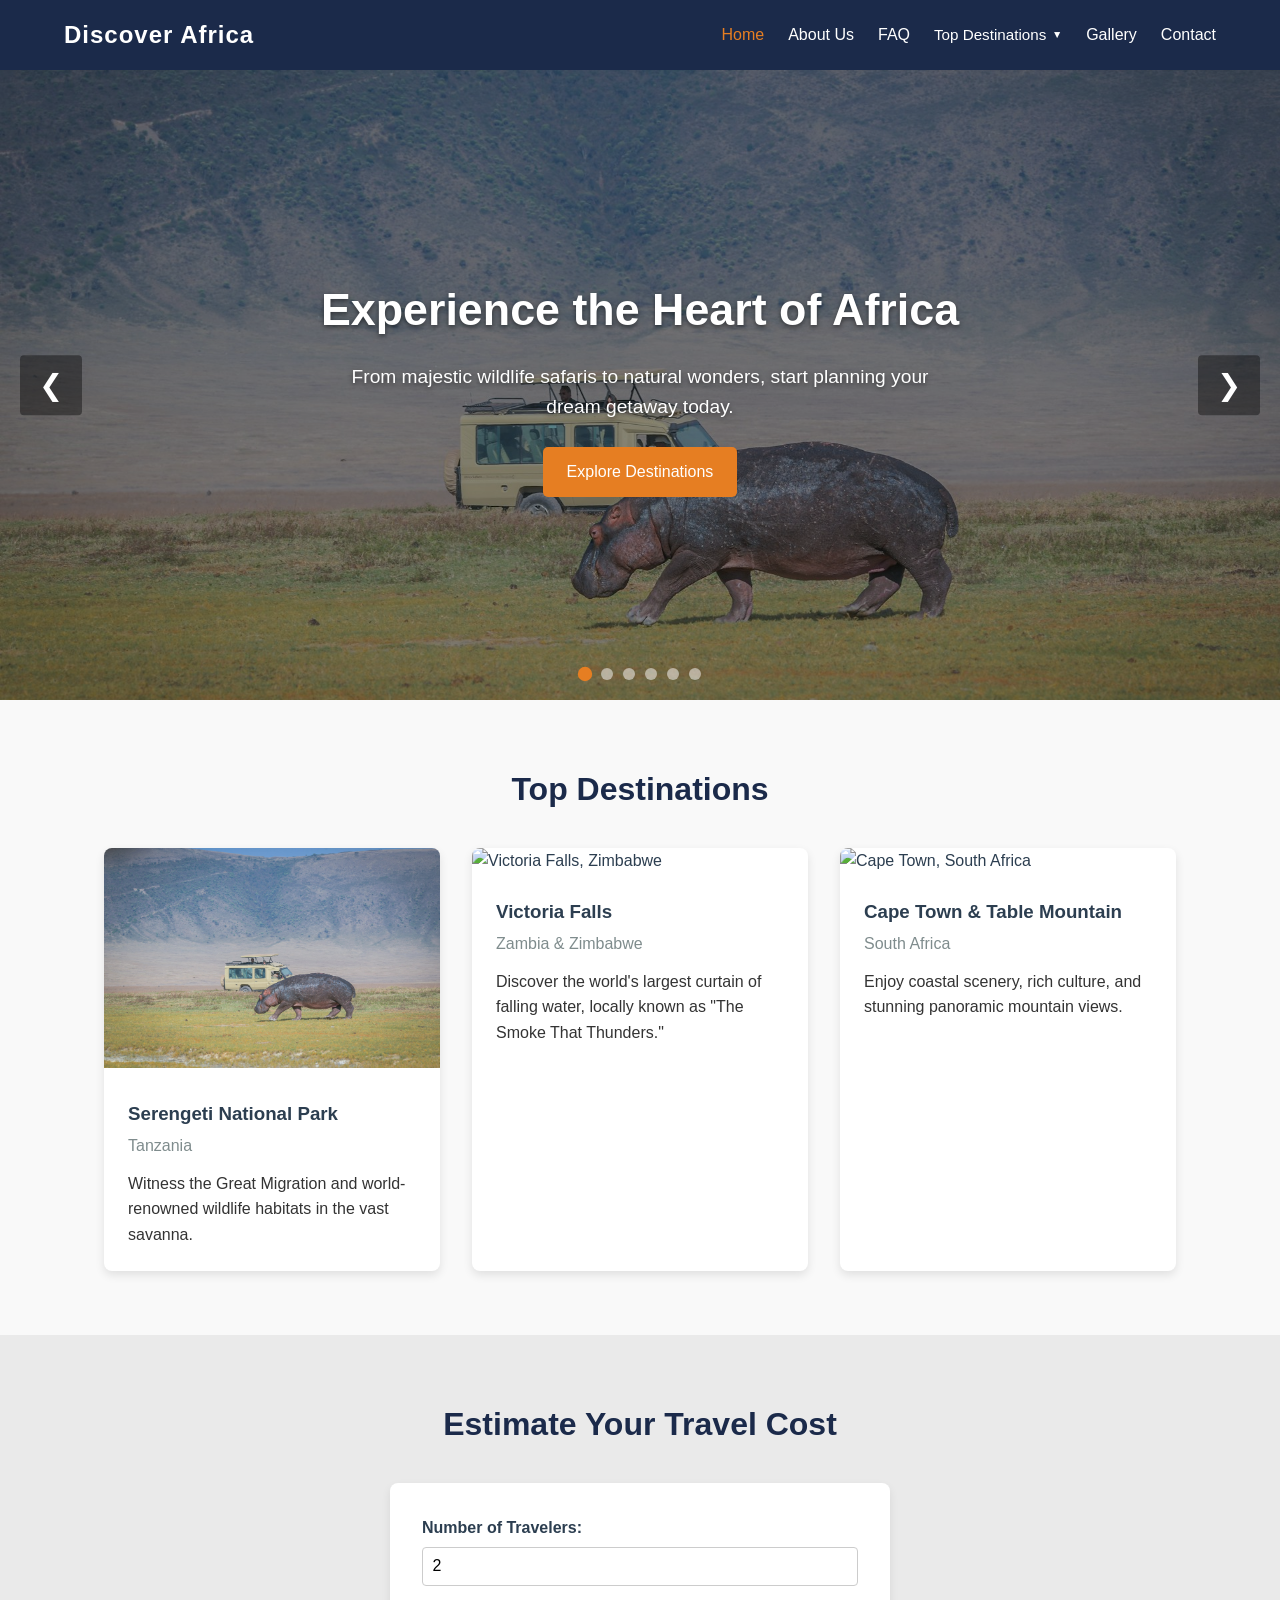
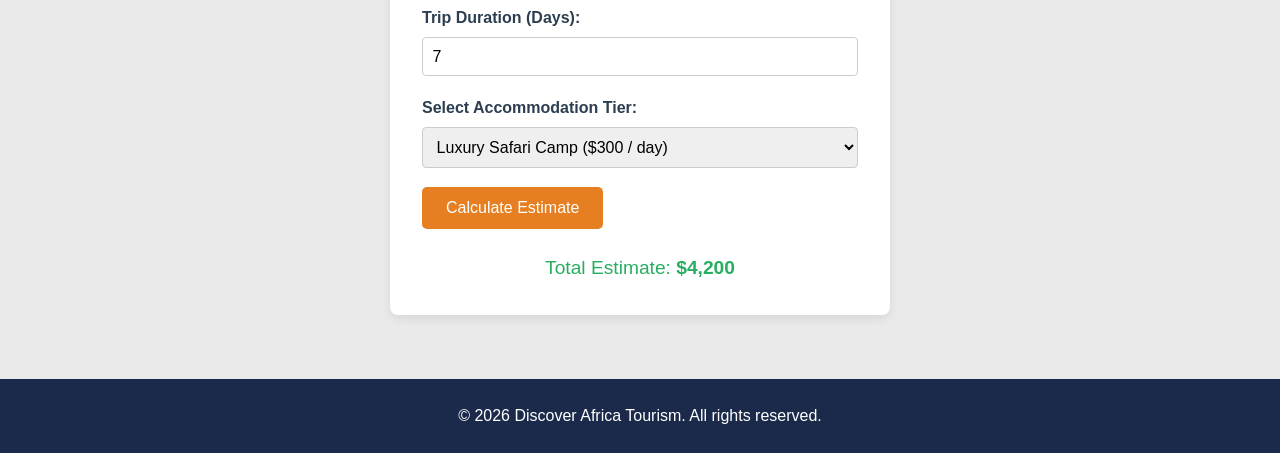
==== index.html @ e8f4e895 "Initial commit" ====
<!DOCTYPE html>
<html lang="en">
<head>
  <meta charset="UTF-8">
  <meta name="viewport" content="width=device-width, initial-scale=1.0">
  <title>Discover Africa | Unforgettable Safaris & Adventures</title>
  <link rel="stylesheet" href="styles.css">
</head>
<body>

  <!-- Navigation Bar -->
  <header>
    <nav class="navbar">
      <div class="logo">Discover Africa</div>

      <!-- Mobile Hamburger Button -->
      <button class="hamburger" id="hamburger" aria-label="Toggle navigation" type="button">
        <span class="bar"></span>
        <span class="bar"></span>
        <span class="bar"></span>
      </button>

      <ul class="nav-links" id="nav-links">
        <li><a href="index.html" class="active">Home</a></li>
        <li><a href="about.html">About Us</a></li>
        <li><a href="faq.html">FAQ</a></li>
        
        <!-- Top Destinations Dropdown -->
        <li class="dropdown">
          <a href="top-destinations.html" class="dropbtn" id="dropdownBtn">
            Top Destinations <span class="arrow-down">&#9660;</span>
          </a>
          <div class="dropdown-content">
            <div class="caret"></div>
            <ul>
              <li><a href="Serengeti.html">Serengeti, Tanzania</a></li>
              <li><a href="Victoria.html">Victoria, Zambia</a></li>
              <li><a href="Murchison.html">Murchison, Uganda</a></li>
            </ul>
          </div>
        </li>
        <li><a href="gallery.html">Gallery</a></li>
        <li><a href="contact.html">Contact</a></li>
      </ul>
    </nav>
    <!-- Background overlay for mobile drawer -->
    <div class="nav-overlay" id="navOverlay"></div>
  </header>

  <!-- Hero Slideshow Section -->
  <section id="hero" class="hero-slideshow">
    <div class="slides-container">
      <div class="slide active">
        <img src="img/safari_1.jpg" alt="Serengeti Safari, Tanzania">
      </div>
      <div class="slide">
        <img src="img/safari_a.avif" alt="Victoria Falls, Zimbabwe">
      </div>
      <div class="slide">
        <img src="img/safari_b.avif" alt="Cape Town, South Africa">
      </div>
      <div class="slide">
        <img src="img/safari_c.avif" alt="Pyramids of Giza, Egypt">
      </div>
      <div class="slide">
        <img src="img/safari_1.jpg" alt="Maasai Mara, Kenya">
      </div>
      <div class="slide">
        <img src="img/safari_1.jpg" alt="Sossusvlei Dunes, Namibia">
      </div>
    </div>

    <div class="hero-content">
      <h1>Experience the Heart of Africa</h1>
      <p>From majestic wildlife safaris to natural wonders, start planning your dream getaway today.</p>
      <a href="#destinations" class="btn">Explore Destinations</a>
    </div>

    <!-- Navigation Controls -->
    <button class="slide-btn prev" aria-label="Previous Slide" type="button">&#10094;</button>
    <button class="slide-btn next" aria-label="Next Slide" type="button">&#10095;</button>

    <!-- Indicators -->
    <div class="dots-container">
      <span class="dot active"></span>
      <span class="dot"></span>
      <span class="dot"></span>
      <span class="dot"></span>
      <span class="dot"></span>
      <span class="dot"></span>
    </div>
  </section>

  <!-- Top Destinations Grid -->
  <section id="destinations" class="container">
    <h2>Top Destinations</h2>
    <div class="card-grid">
      <div class="card">
        <img src="img/safari_1.jpg" alt="Serengeti Safari, Tanzania">
        <div class="card-body">
          <h3>Serengeti National Park</h3>
          <p>Tanzania</p>
          <p class="desc">Witness the Great Migration and world-renowned wildlife habitats in the vast savanna.</p>
        </div>
      </div>
      <div class="card">
        <img src="https://images.unsplash.com/photo-1506744038136-46273834b3fb?auto=format&fit=crop&w=800&q=80" alt="Victoria Falls, Zimbabwe">
        <div class="card-body">
          <h3>Victoria Falls</h3>
          <p>Zambia & Zimbabwe</p>
          <p class="desc">Discover the world's largest curtain of falling water, locally known as "The Smoke That Thunders."</p>
        </div>
      </div>
      <div class="card">
        <img src="https://images.unsplash.com/photo-1580618672591-eb180b1a973f?auto=format&fit=crop&w=800&q=80" alt="Cape Town, South Africa">
        <div class="card-body">
          <h3>Cape Town & Table Mountain</h3>
          <p>South Africa</p>
          <p class="desc">Enjoy coastal scenery, rich culture, and stunning panoramic mountain views.</p>
        </div>
      </div>
    </div>
  </section>

  <!-- Interactive Budget Calculator Section -->
  <section id="calculator" class="calculator-section">
    <div class="container">
      <h2>Estimate Your Travel Cost</h2>
      <div class="calc-box">
        <div class="input-group">
          <label for="travelers">Number of Travelers:</label>
          <input type="number" id="travelers" min="1" value="2">
        </div>
        <div class="input-group">
          <label for="days">Trip Duration (Days):</label>
          <input type="number" id="days" min="1" value="7">
        </div>
        <div class="input-group">
          <label for="package">Select Accommodation Tier:</label>
          <select id="package">
            <option value="150">Standard Lodge ($150 / day)</option>
            <option value="300" selected>Luxury Safari Camp ($300 / day)</option>
            <option value="550">Ultra Luxury Resort ($550 / day)</option>
          </select>
        </div>
        <button id="calc-btn" class="btn" type="button">Calculate Estimate</button>
        <div id="result" class="result-text">Total Estimate: <strong>$4,200</strong></div>
      </div>
    </div>
  </section>

  <footer>
    <p>&copy; 2026 Discover Africa Tourism. All rights reserved.</p>
  </footer>

  <script src="script.js"></script>
</body>
</html>
---- styles.css ----
/* Reset and Base Styles */
* {
  margin: 0;
  padding: 0;
  box-sizing: border-box;
  font-family: 'Segoe UI', Tahoma, Geneva, Verdana, sans-serif;
}

body {
  line-height: 1.6;
  color: #2c3e50;
  background-color: #f9f9f9;
  overflow-x: hidden;
}

/* Navigation Bar */
.navbar {
  display: flex;
  justify-content: space-between;
  align-items: center;
  padding: 1rem 5%;
  background-color: #1b2a4a;
  color: #ffffff;
  position: sticky;
  top: 0;
  z-index: 1000;
}

.logo {
  font-size: 1.5rem;
  font-weight: bold;
  letter-spacing: 1px;
}

.nav-links {
  display: flex;
  align-items: center;
  list-style: none;
  gap: 1.5rem;
}

.nav-links a {
  color: #ffffff;
  text-decoration: none;
  transition: color 0.3s;
}

.nav-links a:hover,
.nav-links a.active {
  color: #e67e22;
}

/* Mobile Hamburger Toggle Button */
.hamburger {
  display: none;
  flex-direction: column;
  justify-content: space-between;
  width: 26px;
  height: 20px;
  background: transparent;
  border: none;
  cursor: pointer;
  z-index: 1002;
}

.hamburger .bar {
  height: 3px;
  width: 100%;
  background-color: #ffffff;
  border-radius: 2px;
  transition: all 0.3s ease-in-out;
}

/* Hamburger to X Animation State */
.hamburger.active .bar:nth-child(1) {
  transform: translateY(8.5px) rotate(45deg);
}
.hamburger.active .bar:nth-child(2) {
  opacity: 0;
}
.hamburger.active .bar:nth-child(3) {
  transform: translateY(-8.5px) rotate(-45deg);
}

/* Dropdown Container */
.dropdown {
  position: relative;
  display: inline-block;
}

/* Parent Link Trigger */
.dropdown .dropbtn {
  color: #ffffff;
  text-decoration: none;
  display: flex;
  align-items: center;
  gap: 0.35rem;
  font-size: 0.95rem;
  transition: color 0.3s ease;
}

.arrow-down {
  font-size: 0.65rem;
  color: #ffffff;
}

/* Dropdown Menu Container */
.dropdown-content {
  display: none;
  position: absolute;
  top: 100%;
  left: 0;
  padding-top: 6px;
  z-index: 1000;
}

/* Show Dropdown Menu on Desktop Hover */
@media (min-width: 769px) {
  .dropdown:hover .dropdown-content {
    display: block;
  }
}

/* Inner Box styling */
.dropdown-content ul {
  list-style: none;
  background-color: #ffffff;
  min-width: 170px;
  border-radius: 8px;
  padding: 0.5rem 0;
  box-shadow: 0 4px 14px rgba(0, 0, 0, 0.15);
  border: 1px solid #e0e0e0;
}

/* Dropdown Items */
.dropdown-content li a {
  color: #1a0dab;
  padding: 0.55rem 1.25rem;
  text-decoration: none;
  display: block;
  font-size: 0.9rem;
}

.dropdown-content li a:hover {
  background-color: #f1f3f4;
  color: #1a0dab;
}

/* Pointer Arrow (Triangle Caret) */
.caret {
  position: absolute;
  top: 1px;
  left: 20px;
  width: 0;
  height: 0;
  border-left: 7px solid transparent;
  border-right: 7px solid transparent;
  border-bottom: 7px solid #ffffff;
  z-index: 1001;
}

.caret::before {
  content: '';
  position: absolute;
  top: -2px;
  left: -8px;
  width: 0;
  height: 0;
  border-left: 8px solid transparent;
  border-right: 8px solid transparent;
  border-bottom: 8px solid #d0d0d0;
  z-index: -1;
}

/* Hero Slideshow Section */
.hero-slideshow {
  position: relative;
  height: 70vh;
  min-height: 400px;
  width: 100%;
  overflow: hidden;
  display: flex;
  justify-content: center;
  align-items: center;
}

.slides-container {
  position: absolute;
  top: 0;
  left: 0;
  width: 100%;
  height: 100%;
}

.slide {
  position: absolute;
  top: 0;
  left: 0;
  width: 100%;
  height: 100%;
  opacity: 0;
  transition: opacity 1s ease-in-out;
}

.slide.active {
  opacity: 1;
}

.slide img {
  width: 100%;
  height: 100%;
  object-fit: cover;
  filter: brightness(60%);
}

/* Hero Content Overlay */
.hero-content {
  position: relative;
  z-index: 10;
  text-align: center;
  color: #ffffff;
  padding: 0 1.5rem;
}

.hero-content h1 {
  font-size: 2.8rem;
  margin-bottom: 1rem;
  text-shadow: 0 2px 5px rgba(0,0,0,0.5);
}

.hero-content p {
  font-size: 1.2rem;
  margin: 0 auto 1.5rem;
  max-width: 600px;
  text-shadow: 0 2px 5px rgba(0,0,0,0.5);
}

.btn {
  display: inline-block;
  background-color: #e67e22;
  color: #ffffff;
  padding: 0.75rem 1.5rem;
  border: none;
  border-radius: 5px;
  text-decoration: none;
  cursor: pointer;
  font-size: 1rem;
  transition: background-color 0.3s;
}

.btn:hover {
  background-color: #d35400;
}

/* Arrow Navigation Buttons */
.slide-btn {
  position: absolute;
  top: 50%;
  transform: translateY(-50%);
  background-color: rgba(0, 0, 0, 0.4);
  color: white;
  border: none;
  font-size: 1.8rem;
  padding: 0.8rem 1.2rem;
  cursor: pointer;
  z-index: 20;
  border-radius: 4px;
  transition: background-color 0.3s;
}

.slide-btn:hover {
  background-color: rgba(230, 126, 34, 0.8);
}

.slide-btn.prev {
  left: 20px;
}

.slide-btn.next {
  right: 20px;
}

/* Pagination Dots */
.dots-container {
  position: absolute;
  bottom: 20px;
  z-index: 20;
  display: flex;
  gap: 10px;
}

.dot {
  width: 12px;
  height: 12px;
  background-color: rgba(255, 255, 255, 0.5);
  border-radius: 50%;
  cursor: pointer;
  transition: background-color 0.3s, transform 0.3s;
}

.dot.active, .dot:hover {
  background-color: #e67e22;
  transform: scale(1.2);
}

/* Layout Containers & Grids */
.container {
  padding: 4rem 5%;
  max-width: 1200px;
  margin: 0 auto;
}

h2 {
  text-align: center;
  margin-bottom: 2rem;
  font-size: 2rem;
  color: #1b2a4a;
}

.card-grid {
  display: grid;
  grid-template-columns: repeat(auto-fit, minmax(280px, 1fr));
  gap: 2rem;
}

.card {
  background: #ffffff;
  border-radius: 8px;
  overflow: hidden;
  box-shadow: 0 4px 10px rgba(0,0,0,0.1);
  transition: transform 0.3s;
}

.card:hover {
  transform: translateY(-5px);
}

.card img {
  width: 100%;
  height: 220px;
  object-fit: cover;
}

.card-body {
  padding: 1.5rem;
}

.card-body h3 {
  margin-bottom: 0.25rem;
}

.card-body p {
  color: #7f8c8d;
}

.card-body .desc {
  margin-top: 0.75rem;
  color: #333333;
}

/* Trip Estimator */
.calculator-section {
  background-color: #eaeaea;
}

.calc-box {
  background: #ffffff;
  padding: 2rem;
  border-radius: 8px;
  max-width: 500px;
  margin: 0 auto;
  box-shadow: 0 4px 10px rgba(0,0,0,0.08);
}

.input-group {
  margin-bottom: 1.2rem;
  display: flex;
  flex-direction: column;
}

.input-group label {
  margin-bottom: 0.4rem;
  font-weight: 600;
}

.input-group input, 
.input-group select {
  padding: 0.6rem;
  border: 1px solid #ccc;
  border-radius: 4px;
  font-size: 1rem;
  width: 100%;
}

.result-text {
  margin-top: 1.5rem;
  font-size: 1.2rem;
  text-align: center;
  color: #27ae60;
}

/* Footer */
footer {
  text-align: center;
  padding: 1.5rem;
  background-color: #1b2a4a;
  color: #ffffff;
}

/* Background Overlay for Mobile Drawer */
.nav-overlay {
  display: none;
  position: fixed;
  top: 0;
  left: 0;
  width: 100vw;
  height: 100vh;
  background-color: rgba(0, 0, 0, 0.5);
  z-index: 999;
}

.nav-overlay.active {
  display: block;
}

/* ==========================================
   MEDIA QUERIES (RESPONSIVENESS)
   ========================================== */

/* Tablet & Mobile Screens (<= 768px) */
@media (max-width: 768px) {
  /* Show Hamburger Button */
  .hamburger {
    display: flex;
  }

  /* Slide-out Mobile Navigation Drawer */
  .nav-links {
    position: fixed;
    top: 0;
    right: -100%;
    height: 100vh;
    width: 260px;
    background-color: #1b2a4a;
    flex-direction: column;
    align-items: flex-start;
    padding: 5rem 2rem 2rem;
    gap: 1.2rem;
    transition: right 0.3s ease-in-out;
    box-shadow: -4px 0 10px rgba(0, 0, 0, 0.2);
    z-index: 1001;
  }

  .nav-links.active {
    right: 0;
  }

  /* Mobile Dropdown Styling */
  .dropdown {
    width: 100%;
  }

  .dropdown .dropbtn {
    width: 100%;
    justify-content: space-between;
    font-size: 1.05rem;
  }

  .dropdown-content {
    position: static;
    padding-top: 0.5rem;
    width: 100%;
  }

  .caret {
    display: none; /* Hide top pointer on mobile */
  }

  .dropdown-content ul {
    background-color: #142038;
    border: none;
    box-shadow: none;
    width: 100%;
  }

  .dropdown-content li a {
    color: #ffffff;
    padding: 0.5rem 1rem;
  }

  .dropdown-content li a:hover {
    background-color: #203154;
    color: #e67e22;
  }

  /* Open dropdown on mobile via JavaScript toggle */
  .dropdown.active .dropdown-content {
    display: block;
  }

  /* Hero Adjustments */
  .hero-slideshow {
    height: 55vh;
  }

  .hero-content h1 {
    font-size: 2.2rem;
  }

  .hero-content p {
    font-size: 1rem;
  }

  .slide-btn {
    padding: 0.5rem 0.8rem;
    font-size: 1.4rem;
  }

  .slide-btn.prev {
    left: 10px;
  }

  .slide-btn.next {
    right: 10px;
  }

  /* General Padding */
  .container {
    padding: 2.5rem 5%;
  }
}

/* Small Mobile Screens (<= 480px) */
@media (max-width: 480px) {
  .hero-slideshow {
    height: 50vh;
    min-height: 350px;
  }

  .hero-content h1 {
    font-size: 1.75rem;
  }

  .hero-content p {
    font-size: 0.9rem;
  }

  .btn {
    padding: 0.6rem 1.2rem;
    font-size: 0.9rem;
  }

  .calc-box {
    padding: 1.25rem;
  }

  h2 {
    font-size: 1.6rem;
  }
}
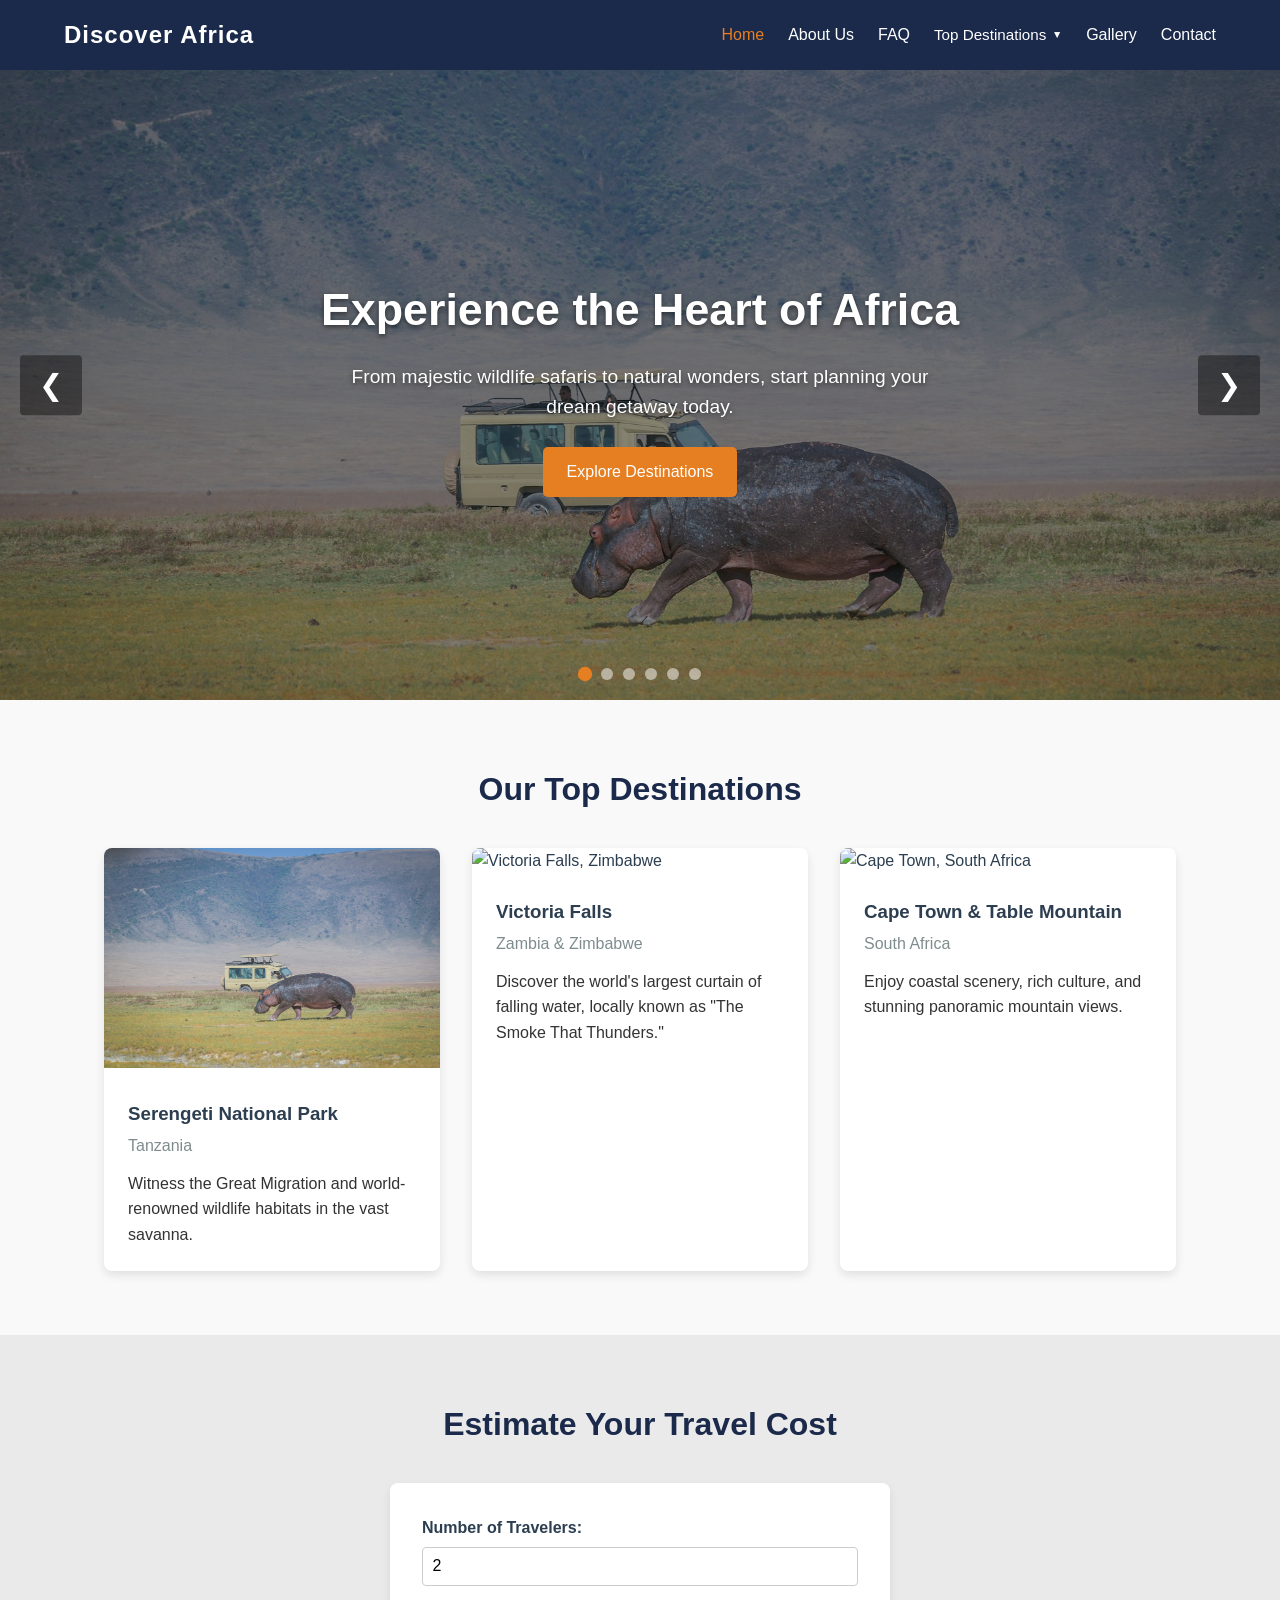
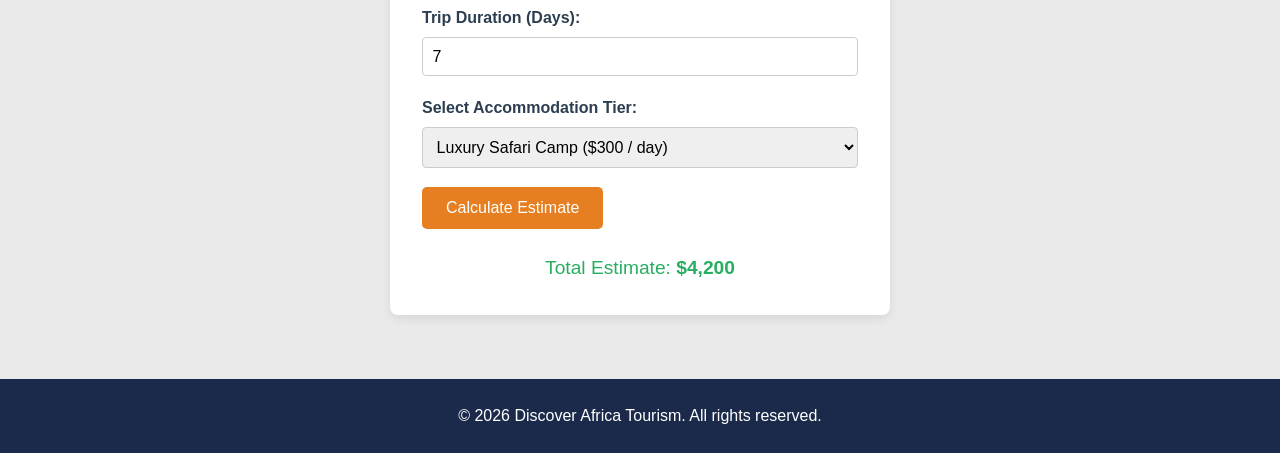
==== commit 6c026e1c: "added title" ====
--- a/index.html
+++ b/index.html
@@ -93,7 +93,7 @@
 
   <!-- Top Destinations Grid -->
   <section id="destinations" class="container">
-    <h2>Top Destinations</h2>
+    <h2> Our Top Destinations</h2>
     <div class="card-grid">
       <div class="card">
         <img src="img/safari_1.jpg" alt="Serengeti Safari, Tanzania">
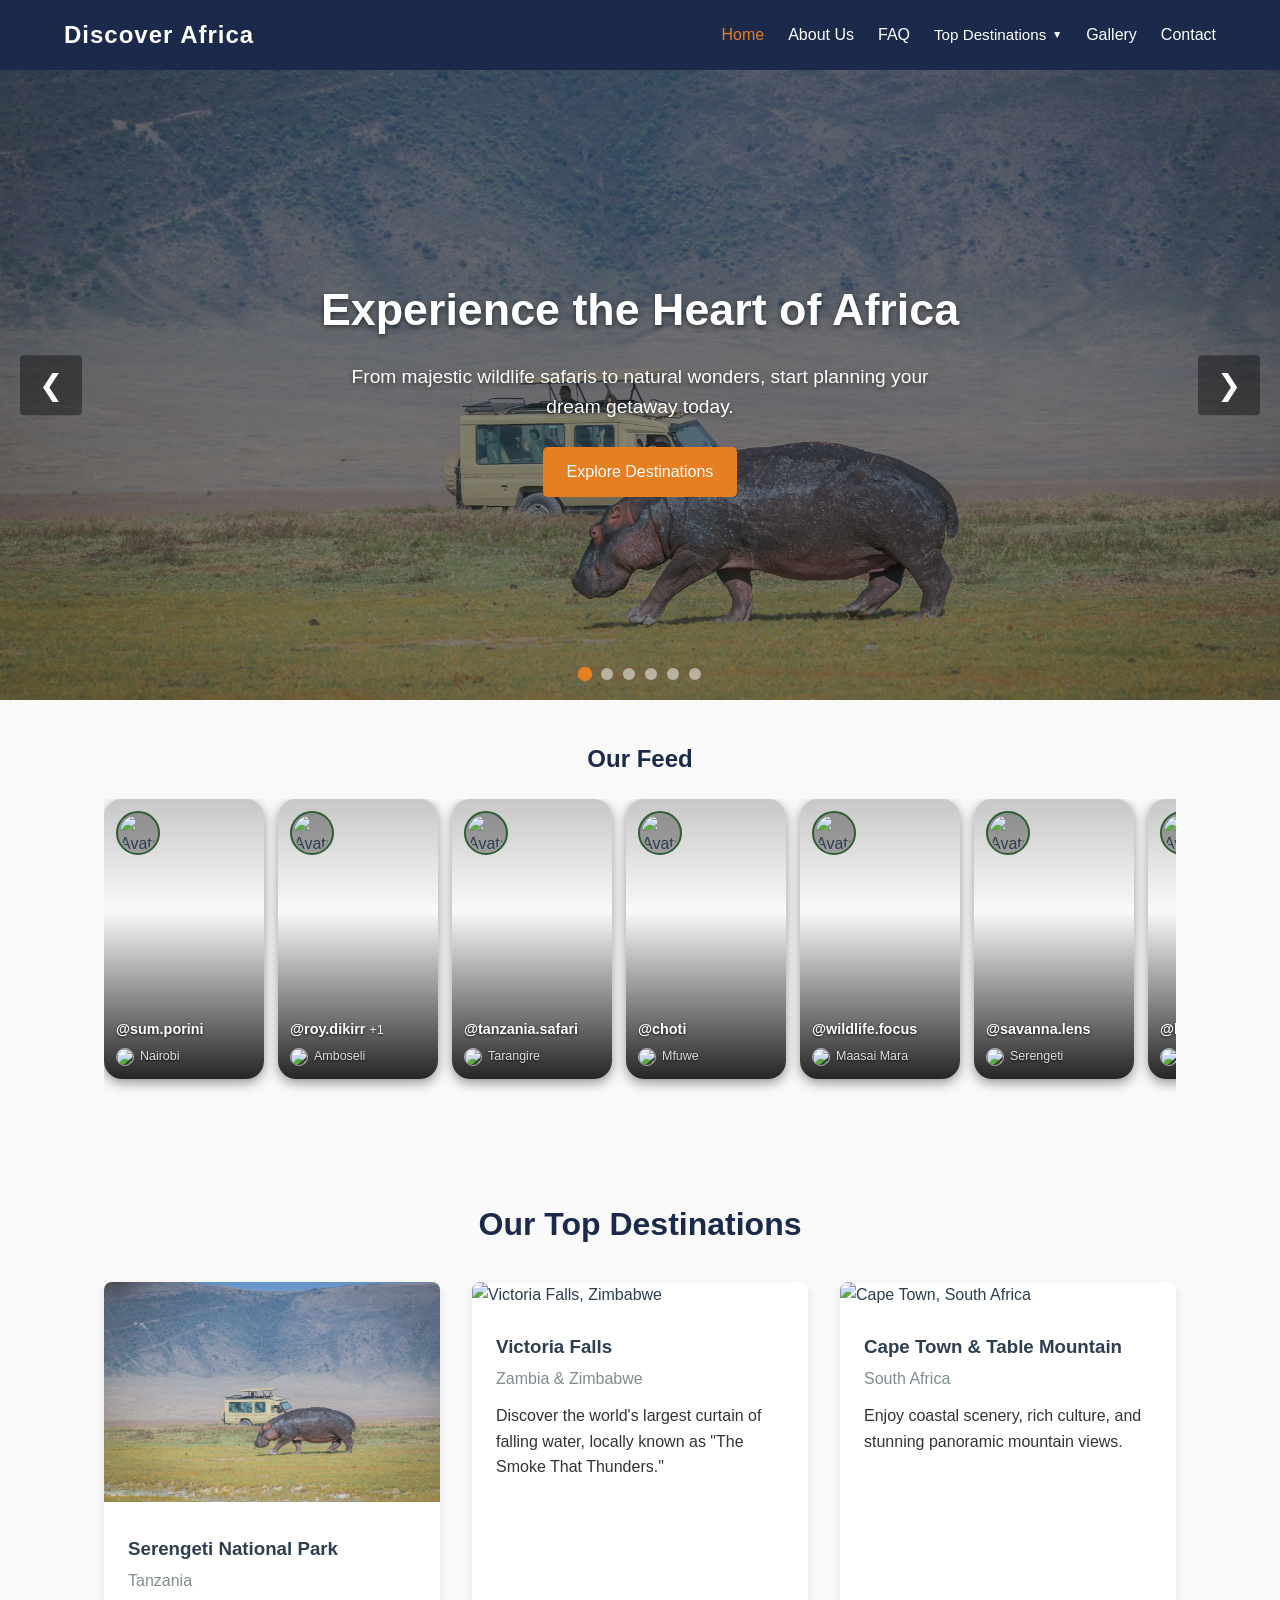
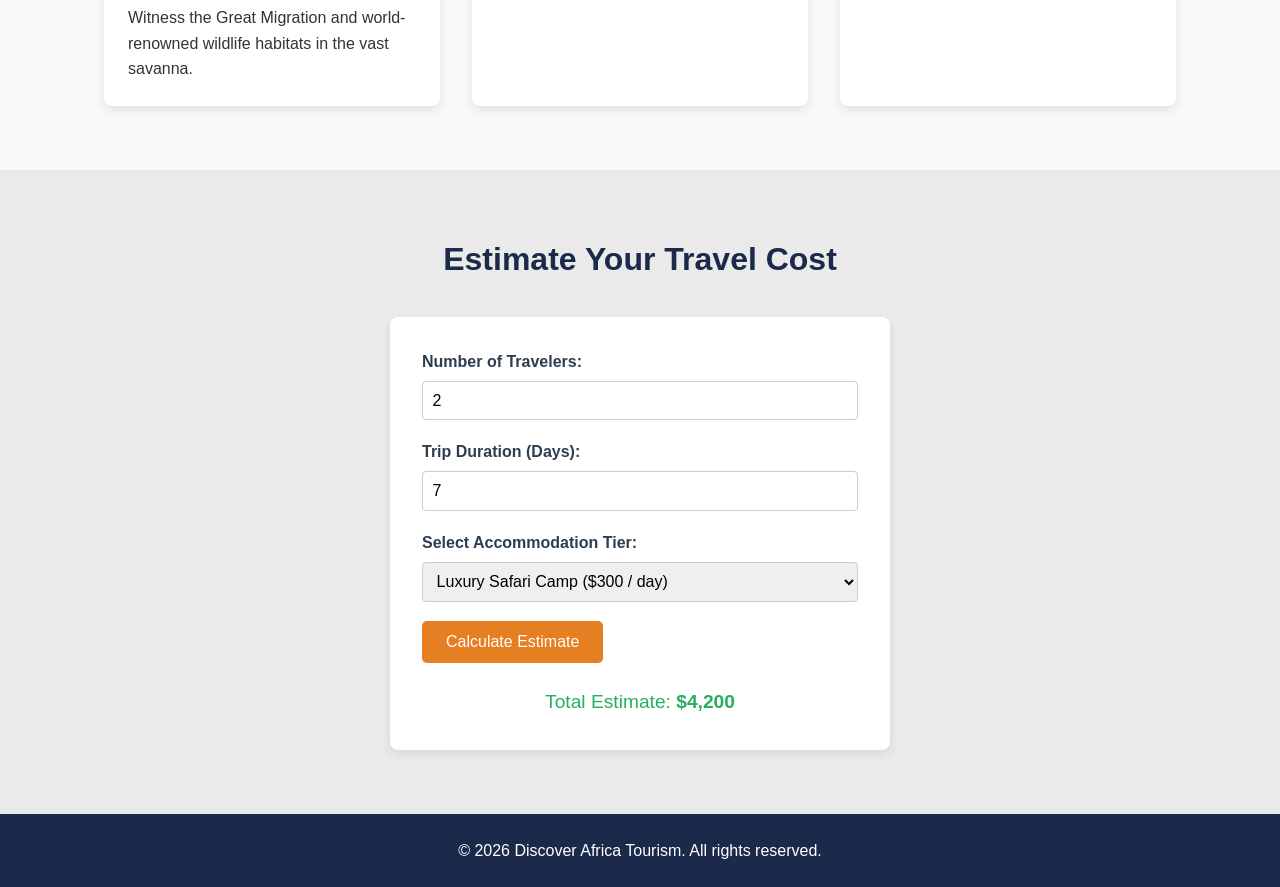
==== commit a7556366: "added feed" ====
--- a/index.html
+++ b/index.html
@@ -91,6 +91,254 @@
     </div>
   </section>
 
+<!-- Story Feed Section -->
+<section class="feed-section">
+  <h2 class="feed-title">Our Feed</h2>
+  
+  <div class="feed-container">
+    <!-- Card 1 -->
+    <div class="feed-card" style="background-image: url('https://images.unsplash.com/photo-1547471080-7cc2caa01a7e?auto=format&fit=crop&w=600&q=80');">
+      <div class="card-overlay"></div>
+      <div class="top-badge">
+        <img src="https://images.unsplash.com/photo-1534528741775-53994a69daeb?auto=format&fit=crop&w=100&q=80" alt="Avatar" class="badge-avatar">
+      </div>
+      <div class="card-content">
+        <div class="username">@sum.porini</div>
+        <div class="location-info">
+          <img src="https://images.unsplash.com/photo-1507525428034-b723cf961d3e?auto=format&fit=crop&w=100&q=80" alt="Location" class="location-thumb">
+          <span>Nairobi</span>
+        </div>
+      </div>
+    </div>
+
+    <!-- Card 2 -->
+    <div class="feed-card" style="background-image: url('https://images.unsplash.com/photo-1516426122078-c23e76319801?auto=format&fit=crop&w=600&q=80');">
+      <div class="card-overlay"></div>
+      <div class="top-badge">
+        <img src="https://images.unsplash.com/photo-1507003211169-0a1dd7228f2d?auto=format&fit=crop&w=100&q=80" alt="Avatar" class="badge-avatar">
+      </div>
+      <div class="card-content">
+        <div class="username">@roy.dikirr <span class="tag-count">+1</span></div>
+        <div class="location-info">
+          <img src="https://images.unsplash.com/photo-1516426122078-c23e76319801?auto=format&fit=crop&w=100&q=80" alt="Location" class="location-thumb">
+          <span>Amboseli</span>
+        </div>
+      </div>
+    </div>
+
+    <!-- Card 3 -->
+    <div class="feed-card" style="background-image: url('https://images.unsplash.com/photo-1534567153574-2b12153a87f0?auto=format&fit=crop&w=600&q=80');">
+      <div class="card-overlay"></div>
+      <div class="top-badge">
+        <img src="https://images.unsplash.com/photo-1534567153574-2b12153a87f0?auto=format&fit=crop&w=100&q=80" alt="Avatar" class="badge-avatar">
+      </div>
+      <div class="card-content">
+        <div class="username">@tanzania.safari</div>
+        <div class="location-info">
+          <img src="https://images.unsplash.com/photo-1534567153574-2b12153a87f0?auto=format&fit=crop&w=100&q=80" alt="Location" class="location-thumb">
+          <span>Tarangire</span>
+        </div>
+      </div>
+    </div>
+
+    <!-- Card 4 -->
+    <div class="feed-card" style="background-image: url('https://images.unsplash.com/photo-1540573133985-780688d1e247?auto=format&fit=crop&w=600&q=80');">
+      <div class="card-overlay"></div>
+      <div class="top-badge">
+        <img src="https://images.unsplash.com/photo-1540573133985-780688d1e247?auto=format&fit=crop&w=100&q=80" alt="Avatar" class="badge-avatar">
+      </div>
+      <div class="card-content">
+        <div class="username">@choti</div>
+        <div class="location-info">
+          <img src="https://images.unsplash.com/photo-1540573133985-780688d1e247?auto=format&fit=crop&w=100&q=80" alt="Location" class="location-thumb">
+          <span>Mfuwe</span>
+        </div>
+      </div>
+    </div>
+
+    <!-- Card 5 -->
+    <div class="feed-card" style="background-image: url('https://images.unsplash.com/photo-1518709268805-4e9042af9f23?auto=format&fit=crop&w=600&q=80');">
+      <div class="card-overlay"></div>
+      <div class="top-badge">
+        <img src="https://images.unsplash.com/photo-1494790108377-be9c29b29330?auto=format&fit=crop&w=100&q=80" alt="Avatar" class="badge-avatar">
+      </div>
+      <div class="card-content">
+        <div class="username">@wildlife.focus</div>
+        <div class="location-info">
+          <img src="https://images.unsplash.com/photo-1518709268805-4e9042af9f23?auto=format&fit=crop&w=100&q=80" alt="Location" class="location-thumb">
+          <span>Maasai Mara</span>
+        </div>
+      </div>
+    </div>
+
+    <!-- Card 6 -->
+    <div class="feed-card" style="background-image: url('https://images.unsplash.com/photo-1557050543-4d5f4e07ef46?auto=format&fit=crop&w=600&q=80');">
+      <div class="card-overlay"></div>
+      <div class="top-badge">
+        <img src="https://images.unsplash.com/photo-1500648767791-00dcc994a43e?auto=format&fit=crop&w=100&q=80" alt="Avatar" class="badge-avatar">
+      </div>
+      <div class="card-content">
+        <div class="username">@savanna.lens</div>
+        <div class="location-info">
+          <img src="https://images.unsplash.com/photo-1557050543-4d5f4e07ef46?auto=format&fit=crop&w=100&q=80" alt="Location" class="location-thumb">
+          <span>Serengeti</span>
+        </div>
+      </div>
+    </div>
+
+    <!-- Card 7 -->
+    <div class="feed-card" style="background-image: url('https://images.unsplash.com/photo-1575550959106-5a7defe28b56?auto=format&fit=crop&w=600&q=80');">
+      <div class="card-overlay"></div>
+      <div class="top-badge">
+        <img src="https://images.unsplash.com/photo-1472099645785-5658abf4ff4e?auto=format&fit=crop&w=100&q=80" alt="Avatar" class="badge-avatar">
+      </div>
+      <div class="card-content">
+        <div class="username">@kruger.diaries</div>
+        <div class="location-info">
+          <img src="https://images.unsplash.com/photo-1575550959106-5a7defe28b56?auto=format&fit=crop&w=100&q=80" alt="Location" class="location-thumb">
+          <span>Kruger</span>
+        </div>
+      </div>
+    </div>
+
+    <!-- Card 8 -->
+    <div class="feed-card" style="background-image: url('https://images.unsplash.com/photo-1561731216-c3a4d99437d5?auto=format&fit=crop&w=600&q=80');">
+      <div class="card-overlay"></div>
+      <div class="top-badge">
+        <img src="https://images.unsplash.com/photo-1517841905240-472988babdf9?auto=format&fit=crop&w=100&q=80" alt="Avatar" class="badge-avatar">
+      </div>
+      <div class="card-content">
+        <div class="username">@leopard.track</div>
+        <div class="location-info">
+          <img src="https://images.unsplash.com/photo-1561731216-c3a4d99437d5?auto=format&fit=crop&w=100&q=80" alt="Location" class="location-thumb">
+          <span>Samburu</span>
+        </div>
+      </div>
+    </div>
+
+    <!-- Card 9 -->
+    <div class="feed-card" style="background-image: url('https://images.unsplash.com/photo-1534177616072-ef7dc120449d?auto=format&fit=crop&w=600&q=80');">
+      <div class="card-overlay"></div>
+      <div class="top-badge">
+        <img src="https://images.unsplash.com/photo-1539571696357-5a69c17a67c6?auto=format&fit=crop&w=100&q=80" alt="Avatar" class="badge-avatar">
+      </div>
+      <div class="card-content">
+        <div class="username">@nile.explorer</div>
+        <div class="location-info">
+          <img src="https://images.unsplash.com/photo-1534177616072-ef7dc120449d?auto=format&fit=crop&w=100&q=80" alt="Location" class="location-thumb">
+          <span>Murchison</span>
+        </div>
+      </div>
+    </div>
+
+    <!-- Card 10 -->
+    <div class="feed-card" style="background-image: url('https://images.unsplash.com/photo-1508873696983-2df5c92063c7?auto=format&fit=crop&w=600&q=80');">
+      <div class="card-overlay"></div>
+      <div class="top-badge">
+        <img src="https://images.unsplash.com/photo-1524504388940-b1c1722653e1?auto=format&fit=crop&w=100&q=80" alt="Avatar" class="badge-avatar">
+      </div>
+      <div class="card-content">
+        <div class="username">@gorilla.trek</div>
+        <div class="location-info">
+          <img src="https://images.unsplash.com/photo-1508873696983-2df5c92063c7?auto=format&fit=crop&w=100&q=80" alt="Location" class="location-thumb">
+          <span>Bwindi</span>
+        </div>
+      </div>
+    </div>
+
+    <!-- Card 11 -->
+    <div class="feed-card" style="background-image: url('https://images.unsplash.com/photo-1517783997759-350d3d179982?auto=format&fit=crop&w=600&q=80');">
+      <div class="card-overlay"></div>
+      <div class="top-badge">
+        <img src="https://images.unsplash.com/photo-1501196354995-cbb51c65aaea?auto=format&fit=crop&w=100&q=80" alt="Avatar" class="badge-avatar">
+      </div>
+      <div class="card-content">
+        <div class="username">@dune.wanderer</div>
+        <div class="location-info">
+          <img src="https://images.unsplash.com/photo-1517783997759-350d3d179982?auto=format&fit=crop&w=100&q=80" alt="Location" class="location-thumb">
+          <span>Namib</span>
+        </div>
+      </div>
+    </div>
+
+    <!-- Card 12 -->
+    <div class="feed-card" style="background-image: url('https://images.unsplash.com/photo-1523851458284-934cbb5c81f1?auto=format&fit=crop&w=600&q=80');">
+      <div class="card-overlay"></div>
+      <div class="top-badge">
+        <img src="https://images.unsplash.com/photo-1519085360753-af0119f7cbe7?auto=format&fit=crop&w=100&q=80" alt="Avatar" class="badge-avatar">
+      </div>
+      <div class="card-content">
+        <div class="username">@etosha.vibe</div>
+        <div class="location-info">
+          <img src="https://images.unsplash.com/photo-1523851458284-934cbb5c81f1?auto=format&fit=crop&w=100&q=80" alt="Location" class="location-thumb">
+          <span>Etosha</span>
+        </div>
+      </div>
+    </div>
+
+    <!-- Card 13 -->
+    <div class="feed-card" style="background-image: url('https://images.unsplash.com/photo-1549366021-9f761d450615?auto=format&fit=crop&w=600&q=80');">
+      <div class="card-overlay"></div>
+      <div class="top-badge">
+        <img src="https://images.unsplash.com/photo-1506794778202-cad84cf45f1d?auto=format&fit=crop&w=100&q=80" alt="Avatar" class="badge-avatar">
+      </div>
+      <div class="card-content">
+        <div class="username">@zambezi.sun</div>
+        <div class="location-info">
+          <img src="https://images.unsplash.com/photo-1549366021-9f761d450615?auto=format&fit=crop&w=100&q=80" alt="Location" class="location-thumb">
+          <span>Victoria Falls</span>
+        </div>
+      </div>
+    </div>
+
+    <!-- Card 14 -->
+    <div class="feed-card" style="background-image: url('https://images.unsplash.com/photo-1516026672322-bc52d61a55d5?auto=format&fit=crop&w=600&q=80');">
+      <div class="card-overlay"></div>
+      <div class="top-badge">
+        <img src="https://images.unsplash.com/photo-1534528741775-53994a69daeb?auto=format&fit=crop&w=100&q=80" alt="Avatar" class="badge-avatar">
+      </div>
+      <div class="card-content">
+        <div class="username">@rift.valley</div>
+        <div class="location-info">
+          <img src="https://images.unsplash.com/photo-1516026672322-bc52d61a55d5?auto=format&fit=crop&w=100&q=80" alt="Location" class="location-thumb">
+          <span>Nakuru</span>
+        </div>
+      </div>
+    </div>
+
+    <!-- Card 15 -->
+    <div class="feed-card" style="background-image: url('https://images.unsplash.com/photo-1564760055775-d63b19a55711?auto=format&fit=crop&w=600&q=80');">
+      <div class="card-overlay"></div>
+      <div class="top-badge">
+        <img src="https://images.unsplash.com/photo-1522075469751-3a6694fb2f61?auto=format&fit=crop&w=100&q=80" alt="Avatar" class="badge-avatar">
+      </div>
+      <div class="card-content">
+        <div class="username">@tsavo.pride</div>
+        <div class="location-info">
+          <img src="https://images.unsplash.com/photo-1564760055775-d63b19a55711?auto=format&fit=crop&w=100&q=80" alt="Location" class="location-thumb">
+          <span>Tsavo East</span>
+        </div>
+      </div>
+    </div>
+
+  </div>
+</section>
+
+<!-- Full-Screen Story Modal Overlay -->
+<div id="storyModal" class="story-modal">
+  <button class="modal-close">&times;</button>
+  <div class="modal-content-box">
+    <div class="modal-header">
+      <img id="modalAvatar" src="" alt="Avatar" class="modal-avatar">
+      <span id="modalUsername" class="modal-username"></span>
+    </div>
+    <div id="modalImage" class="modal-image-bg"></div>
+    <div class="modal-location">
+      <span id="modalLocationText"></span>
+    </div>
+  </div>
+</div>
+
   <!-- Top Destinations Grid -->
   <section id="destinations" class="container">
     <h2> Our Top Destinations</h2>
--- a/styles.css
+++ b/styles.css
@@ -71,7 +71,6 @@
   transition: all 0.3s ease-in-out;
 }
 
-/* Hamburger to X Animation State */
 .hamburger.active .bar:nth-child(1) {
   transform: translateY(8.5px) rotate(45deg);
 }
@@ -88,7 +87,6 @@
   display: inline-block;
 }
 
-/* Parent Link Trigger */
 .dropdown .dropbtn {
   color: #ffffff;
   text-decoration: none;
@@ -104,7 +102,6 @@
   color: #ffffff;
 }
 
-/* Dropdown Menu Container */
 .dropdown-content {
   display: none;
   position: absolute;
@@ -114,14 +111,12 @@
   z-index: 1000;
 }
 
-/* Show Dropdown Menu on Desktop Hover */
 @media (min-width: 769px) {
   .dropdown:hover .dropdown-content {
     display: block;
   }
 }
 
-/* Inner Box styling */
 .dropdown-content ul {
   list-style: none;
   background-color: #ffffff;
@@ -132,7 +127,6 @@
   border: 1px solid #e0e0e0;
 }
 
-/* Dropdown Items */
 .dropdown-content li a {
   color: #1a0dab;
   padding: 0.55rem 1.25rem;
@@ -146,7 +140,6 @@
   color: #1a0dab;
 }
 
-/* Pointer Arrow (Triangle Caret) */
 .caret {
   position: absolute;
   top: 1px;
@@ -213,7 +206,6 @@
   filter: brightness(60%);
 }
 
-/* Hero Content Overlay */
 .hero-content {
   position: relative;
   z-index: 10;
@@ -252,7 +244,6 @@
   background-color: #d35400;
 }
 
-/* Arrow Navigation Buttons */
 .slide-btn {
   position: absolute;
   top: 50%;
@@ -280,7 +271,6 @@
   right: 20px;
 }
 
-/* Pagination Dots */
 .dots-container {
   position: absolute;
   bottom: 20px;
@@ -358,7 +348,6 @@
   color: #333333;
 }
 
-/* Trip Estimator */
 .calculator-section {
   background-color: #eaeaea;
 }
@@ -399,7 +388,6 @@
   color: #27ae60;
 }
 
-/* Footer */
 footer {
   text-align: center;
   padding: 1.5rem;
@@ -407,7 +395,6 @@
   color: #ffffff;
 }
 
-/* Background Overlay for Mobile Drawer */
 .nav-overlay {
   display: none;
   position: fixed;
@@ -423,18 +410,137 @@
   display: block;
 }
 
-/* ==========================================
-   MEDIA QUERIES (RESPONSIVENESS)
-   ========================================== */
-
-/* Tablet & Mobile Screens (<= 768px) */
+/* Story Feed Section */
+.feed-section {
+  max-width: 1200px;
+  margin: 0 auto;
+  padding: 2.5rem 5%;
+}
+
+.feed-title {
+  font-size: 1.5rem;
+  margin-bottom: 20px;
+  font-weight: 600;
+  color: #1b2a4a;
+}
+
+/* Horizontal Scroll Container */
+.feed-container {
+  display: flex;
+  gap: 14px;
+  overflow-x: auto;
+  padding-bottom: 16px;
+  scroll-behavior: smooth;
+  -webkit-overflow-scrolling: touch;
+  -ms-overflow-style: none;
+  scrollbar-width: none;
+}
+
+.feed-container::-webkit-scrollbar {
+  display: none;
+}
+
+/* Story Card */
+.feed-card {
+  position: relative;
+  flex: 0 0 160px;
+  height: 280px;
+  border-radius: 18px;
+  background-size: cover;
+  background-position: center;
+  overflow: hidden;
+  cursor: pointer;
+  transition: transform 0.25s ease, box-shadow 0.25s ease;
+  box-shadow: 0 4px 12px rgba(0, 0, 0, 0.4);
+}
+
+.feed-card:hover {
+  transform: translateY(-4px);
+  box-shadow: 0 8px 20px rgba(0, 0, 0, 0.6);
+}
+
+.card-overlay {
+  position: absolute;
+  inset: 0;
+  background: linear-gradient(
+    to bottom,
+    rgba(0, 0, 0, 0.2) 0%,
+    rgba(0, 0, 0, 0) 40%,
+    rgba(0, 0, 0, 0.85) 100%
+  );
+}
+
+.top-badge {
+  position: absolute;
+  top: 12px;
+  left: 12px;
+  width: 44px;
+  height: 44px;
+  border-radius: 50%;
+  border: 2.5px solid #2e5d32;
+  padding: 2px;
+  background-color: rgba(0, 0, 0, 0.3);
+  display: flex;
+  align-items: center;
+  justify-content: center;
+  z-index: 2;
+}
+
+.badge-avatar {
+  width: 100%;
+  height: 100%;
+  border-radius: 50%;
+  object-fit: cover;
+}
+
+.card-content {
+  position: absolute;
+  bottom: 12px;
+  left: 12px;
+  right: 12px;
+  z-index: 2;
+}
+
+.username {
+  font-weight: 700;
+  font-size: 0.9rem;
+  color: #ffffff;
+  text-shadow: 0 1px 3px rgba(0, 0, 0, 0.8);
+  white-space: nowrap;
+  overflow: hidden;
+  text-overflow: ellipsis;
+  margin-bottom: 6px;
+}
+
+.tag-count {
+  font-weight: 500;
+  font-size: 0.8rem;
+  opacity: 0.9;
+}
+
+.location-info {
+  display: flex;
+  align-items: center;
+  gap: 6px;
+  font-size: 0.78rem;
+  font-weight: 500;
+  color: #e0e0e0;
+  text-shadow: 0 1px 2px rgba(0, 0, 0, 0.8);
+}
+
+.location-thumb {
+  width: 18px;
+  height: 18px;
+  border-radius: 50%;
+  object-fit: cover;
+  border: 1px solid rgba(255, 255, 255, 0.6);
+}
+
+/* Media Queries */
 @media (max-width: 768px) {
-  /* Show Hamburger Button */
   .hamburger {
     display: flex;
   }
-
-  /* Slide-out Mobile Navigation Drawer */
   .nav-links {
     position: fixed;
     top: 0;
@@ -450,111 +556,179 @@
     box-shadow: -4px 0 10px rgba(0, 0, 0, 0.2);
     z-index: 1001;
   }
-
   .nav-links.active {
     right: 0;
   }
-
-  /* Mobile Dropdown Styling */
   .dropdown {
     width: 100%;
   }
-
   .dropdown .dropbtn {
     width: 100%;
     justify-content: space-between;
     font-size: 1.05rem;
   }
-
   .dropdown-content {
     position: static;
     padding-top: 0.5rem;
     width: 100%;
   }
-
   .caret {
-    display: none; /* Hide top pointer on mobile */
-  }
-
+    display: none;
+  }
   .dropdown-content ul {
     background-color: #142038;
     border: none;
     box-shadow: none;
     width: 100%;
   }
-
   .dropdown-content li a {
     color: #ffffff;
     padding: 0.5rem 1rem;
   }
-
   .dropdown-content li a:hover {
     background-color: #203154;
     color: #e67e22;
   }
-
-  /* Open dropdown on mobile via JavaScript toggle */
   .dropdown.active .dropdown-content {
     display: block;
   }
-
-  /* Hero Adjustments */
   .hero-slideshow {
     height: 55vh;
   }
-
   .hero-content h1 {
     font-size: 2.2rem;
   }
-
   .hero-content p {
     font-size: 1rem;
   }
-
   .slide-btn {
     padding: 0.5rem 0.8rem;
     font-size: 1.4rem;
   }
-
   .slide-btn.prev {
     left: 10px;
   }
-
   .slide-btn.next {
     right: 10px;
   }
-
-  /* General Padding */
   .container {
     padding: 2.5rem 5%;
   }
 }
 
-/* Small Mobile Screens (<= 480px) */
 @media (max-width: 480px) {
   .hero-slideshow {
     height: 50vh;
     min-height: 350px;
   }
-
   .hero-content h1 {
     font-size: 1.75rem;
   }
-
   .hero-content p {
     font-size: 0.9rem;
   }
-
   .btn {
     padding: 0.6rem 1.2rem;
     font-size: 0.9rem;
   }
-
   .calc-box {
     padding: 1.25rem;
   }
-
   h2 {
     font-size: 1.6rem;
   }
+}
+/* Full-Screen Story Modal */
+.story-modal {
+  display: none;
+  position: fixed;
+  inset: 0;
+  background-color: rgba(0, 0, 0, 0.9);
+  z-index: 9999;
+  justify-content: center;
+  align-items: center;
+  padding: 20px;
+}
+
+.story-modal.active {
+  display: flex;
+}
+
+.modal-content-box {
+  position: relative;
+  width: 100%;
+  max-width: 400px;
+  height: 80vh;
+  max-height: 700px;
+  border-radius: 20px;
+  overflow: hidden;
+  background-color: #000;
+  box-shadow: 0 10px 30px rgba(0, 0, 0, 0.8);
+  display: flex;
+  flex-direction: column;
+}
+
+.modal-image-bg {
+  flex: 1;
+  background-size: cover;
+  background-position: center;
+}
+
+.modal-header {
+  position: absolute;
+  top: 15px;
+  left: 15px;
+  display: flex;
+  align-items: center;
+  gap: 10px;
+  z-index: 2;
+}
+
+.modal-avatar {
+  width: 40px;
+  height: 40px;
+  border-radius: 50%;
+  border: 2px solid #2e5d32;
+  object-fit: cover;
+}
+
+.modal-username {
+  color: #ffffff;
+  font-weight: 700;
+  font-size: 0.95rem;
+  text-shadow: 0 1px 3px rgba(0, 0, 0, 0.8);
+}
+
+.modal-location {
+  position: absolute;
+  bottom: 20px;
+  left: 20px;
+  color: #ffffff;
+  font-weight: 600;
+  font-size: 0.9rem;
+  text-shadow: 0 1px 3px rgba(0, 0, 0, 0.8);
+  z-index: 2;
+}
+
+.modal-close {
+  position: absolute;
+  top: 20px;
+  right: 20px;
+  background: rgba(0, 0, 0, 0.5);
+  color: #fff;
+  border: none;
+  font-size: 2rem;
+  width: 40px;
+  height: 40px;
+  border-radius: 50%;
+  cursor: pointer;
+  z-index: 10;
+  display: flex;
+  align-items: center;
+  justify-content: center;
+  transition: background 0.2s;
+}
+
+.modal-close:hover {
+  background: rgba(255, 255, 255, 0.3);
 }
